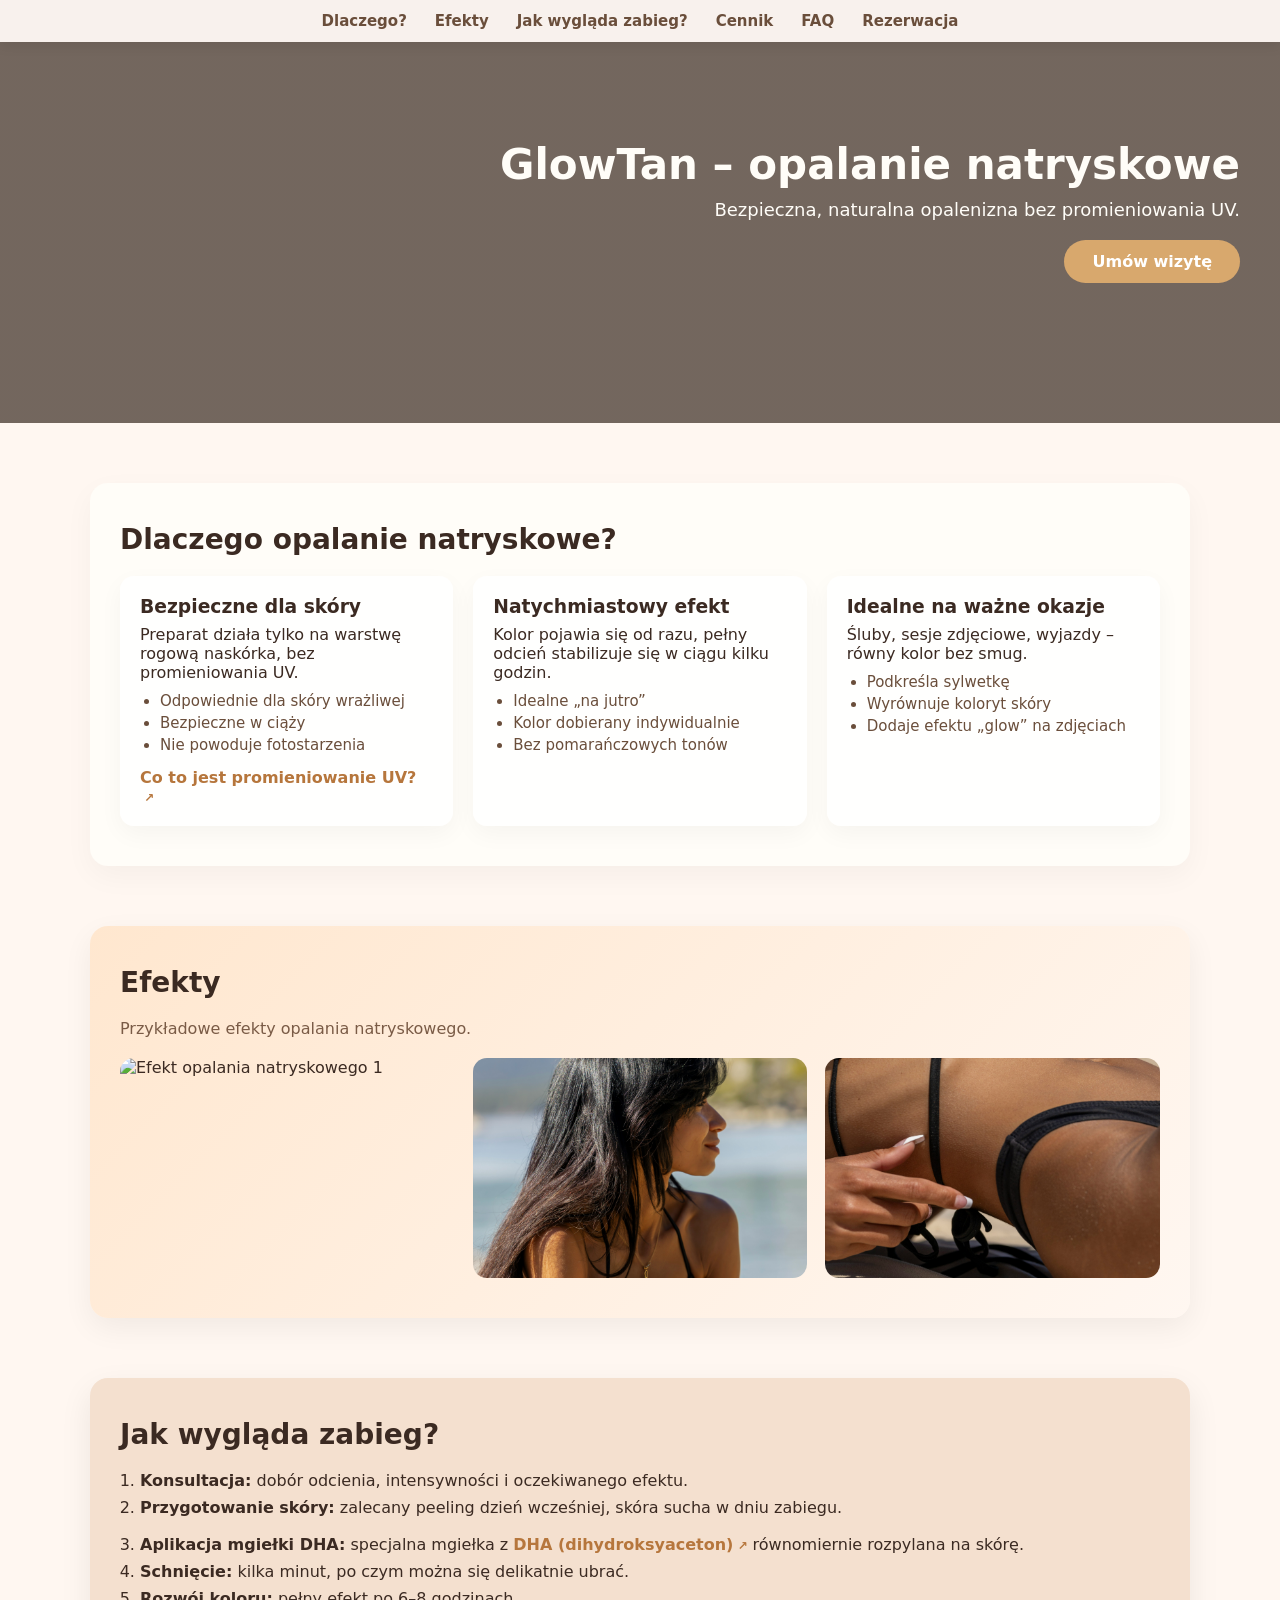
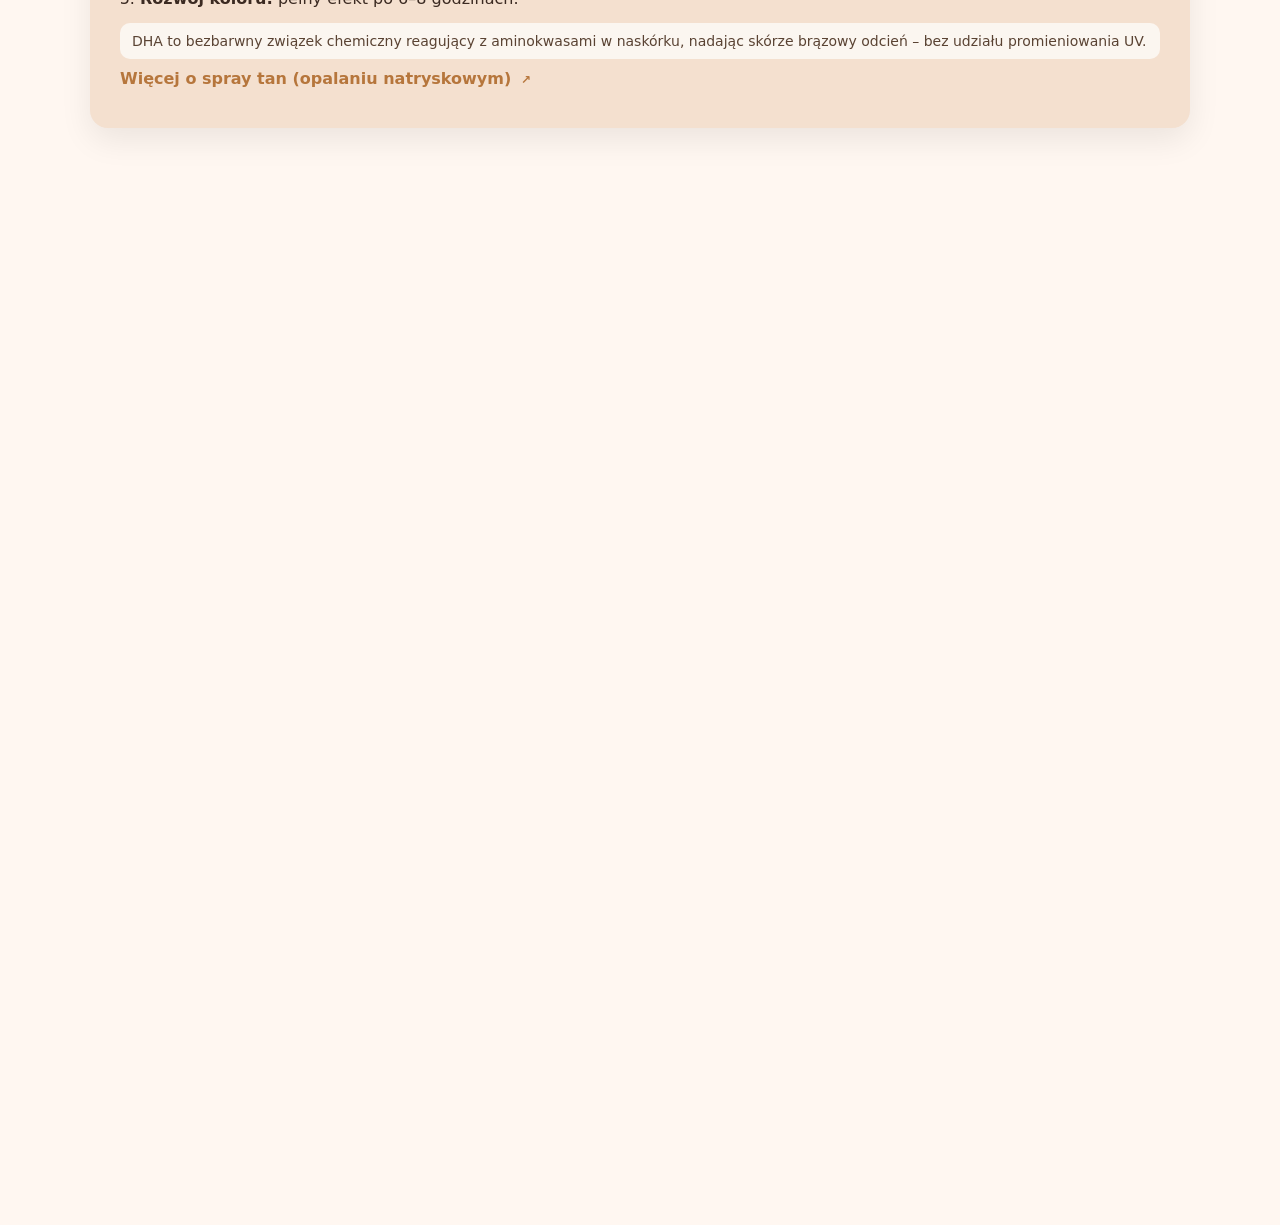
==== OpalanieNatryskowe.html @ 503f8527 "Initial Upload 123" ====
<!DOCTYPE html>
<html lang="pl">
<head>
    <meta charset="UTF-8">
    <title>Opalanie Natryskowe – GlowTan</title>
    <link rel="stylesheet" href="styl.css">
</head>
<body>

<article id="top-nav" class="nav-visible">
    <nav>
        <a href="#dlaczego">Dlaczego?</a>
        <a href="#galeria">Efekty</a>
        <a href="#zabieg">Jak wygląda zabieg?</a>
        <a href="#cennik">Cennik</a>
        <a href="#faq">FAQ</a>
        <a href="#rezerwacja">Rezerwacja</a>
    </nav>
</article>

<header class="hero">
    <div class="hero-inner">
        <h1>GlowTan – opalanie natryskowe</h1>
        <p>Bezpieczna, naturalna opalenizna bez promieniowania UV.</p>
        <a href="#rezerwacja" class="hero-btn">Umów wizytę</a>
    </div>
</header>

<main>

<section id="dlaczego" class="section panel-soft">
    <h2>Dlaczego opalanie natryskowe?</h2>
    <div class="icons">
        <div class="panel-card">
            <h3>Bezpieczne dla skóry</h3>
            <p>Preparat działa tylko na warstwę rogową naskórka, bez promieniowania UV.</p>
            <ul class="extra-list">
                <li>Odpowiednie dla skóry wrażliwej</li>
                <li>Bezpieczne w ciąży</li>
                <li>Nie powoduje fotostarzenia</li>
            </ul>
            <a class="ref-link" href="https://pl.wikipedia.org/wiki/Promieniowanie_UV" target="_blank">
                Co to jest promieniowanie UV?
            </a>
        </div>

        <div class="panel-card">
            <h3>Natychmiastowy efekt</h3>
            <p>Kolor pojawia się od razu, pełny odcień stabilizuje się w ciągu kilku godzin.</p>
            <ul class="extra-list">
                <li>Idealne „na jutro”</li>
                <li>Kolor dobierany indywidualnie</li>
                <li>Bez pomarańczowych tonów</li>
            </ul>
        </div>

        <div class="panel-card">
            <h3>Idealne na ważne okazje</h3>
            <p>Śluby, sesje zdjęciowe, wyjazdy – równy kolor bez smug.</p>
            <ul class="extra-list">
                <li>Podkreśla sylwetkę</li>
                <li>Wyrównuje koloryt skóry</li>
                <li>Dodaje efektu „glow” na zdjęciach</li>
            </ul>
        </div>
    </div>
</section>

<section id="galeria" class="section panel-gradient">
    <h2>Efekty</h2>
    <p class="section-subtitle">Przykładowe efekty opalania natryskowego.</p>
    <div class="gallery">
        <img src="OPNA1.jpg" alt="Efekt opalania natryskowego 1">
        <img src="OPNA2.jpg" alt="Efekt opalania natryskowego 2">
        <img src="OPNA3.jpg" alt="Efekt opalania natryskowego 3">
    </div>
</section>

<section id="zabieg" class="section panel-strong">
    <h2>Jak wygląda zabieg?</h2>
    <div class="panel-content">
        <ol class="steps-list">
            <li><strong>Konsultacja:</strong> dobór odcienia, intensywności i oczekiwanego efektu.</li>
            <li><strong>Przygotowanie skóry:</strong> zalecany peeling dzień wcześniej, skóra sucha w dniu zabiegu.</li>
            <li><strong>Aplikacja mgiełki DHA:</strong> specjalna mgiełka z <a class="ref-link-inline" href="https://pl.wikipedia.org/wiki/Dihydroksyaceton" target="_blank">DHA (dihydroksyaceton)</a> równomiernie rozpylana na skórę.</li>
            <li><strong>Schnięcie:</strong> kilka minut, po czym można się delikatnie ubrać.</li>
            <li><strong>Rozwój koloru:</strong> pełny efekt po 6–8 godzinach.</li>
        </ol>
        <p class="info-note">
            DHA to bezbarwny związek chemiczny reagujący z aminokwasami w naskórku, nadając skórze brązowy odcień – bez udziału promieniowania UV.
        </p>
        <a class="ref-link" href="https://en.wikipedia.org/wiki/Spray_tan" target="_blank">
            Więcej o spray tan (opalaniu natryskowym)
        </a>
    </div>
</section>

<section id="cennik" class="section panel-soft">
    <h2>Cennik</h2>
    <div class="price-table">
        <div class="price-item">
            <h3>Całe ciało</h3>
            <p class="price">120 zł</p>
            <p>Idealne przed ważnymi wydarzeniami.</p>
        </div>
        <div class="price-item">
            <h3>Połówka ciała</h3>
            <p class="price">80 zł</p>
            <p>Góra lub dół – w zależności od potrzeb.</p>
        </div>
        <div class="price-item">
            <h3>Pakiet ślubny</h3>
            <p class="price">200 zł</p>
            <p>Próba + zabieg przed ślubem.</p>
        </div>
    </div>
</section>

<section id="faq" class="section panel-gradient">
    <h2>FAQ</h2>
    <div class="faq-list">
        <div class="faq-item">
            <h3>Jak długo utrzymuje się efekt?</h3>
            <p>Najczęściej 7–10 dni, w zależności od pielęgnacji skóry.</p>
        </div>
        <div class="faq-item">
            <h3>Czy opalanie natryskowe jest bezpieczne?</h3>
            <p>Tak, ponieważ nie wykorzystuje promieniowania UV. Preparaty z DHA są szeroko stosowane w kosmetyce.</p>
            <a class="ref-link" href="https://pl.wikipedia.org/wiki/Samoopalacz" target="_blank">
                Przeczytaj więcej o samoopalaczach
            </a>
        </div>
        <div class="faq-item">
            <h3>Czy mogę iść na siłownię po zabiegu?</h3>
            <p>Zaleca się unikanie intensywnego pocenia przez pierwsze godziny po zabiegu.</p>
        </div>
    </div>
</section>

<section id="rezerwacja" class="section panel-strong">
    <h2>Rezerwacja</h2>
    <div class="booksy-box">
        <p>Chcesz umówić wizytę szybko i wygodnie?</p>
        <p><strong>Rezerwuj przez Booksy!</strong></p>
        <a href="https://booksy.com" target="_blank" class="booksy-btn">Przejdź do Booksy</a>
    </div>
</section>

</main>

<script src="script.js"></script>
</body>
</html>
---- styl.css ----
* {
    box-sizing: border-box;
    margin: 0;
    padding: 0;
    font-family: system-ui, -apple-system, BlinkMacSystemFont, "Segoe UI", sans-serif;
}

body {
    background: #fff7f1;
    color: #3b2a22;
}

/* HERO */

.hero {
    background:
        linear-gradient(rgba(40, 25, 15, 0.65), rgba(40, 25, 15, 0.65)),
        url('hero.jpg') center/cover no-repeat;
    padding: 140px 40px;
    color: #fffdf8;
}

.hero-inner {
    max-width: 900px;
    margin-left: auto;
    text-align: right;
}

.hero h1 {
    font-size: 42px;
    margin-bottom: 10px;
}

.hero p {
    font-size: 18px;
    margin-bottom: 20px;
}

.hero-btn {
    display: inline-block;
    padding: 12px 28px;
    background: #d8a86d;
    color: white;
    text-decoration: none;
    border-radius: 999px;
    font-weight: 600;
}

/* TOP NAV */

#top-nav {
    position: fixed;
    top: 0;
    left: 0;
    width: 100%;
    background: rgba(255, 249, 245, 0.95);
    backdrop-filter: blur(6px);
    padding: 12px 0;
    box-shadow: 0 4px 12px rgba(0,0,0,0.08);
    z-index: 9999;
    transition: transform 0.4s ease, opacity 0.4s ease;
}

#top-nav nav {
    display: flex;
    justify-content: center;
    gap: 28px;
}

#top-nav nav a {
    text-decoration: none;
    color: #6a4e3b;
    font-weight: 600;
    font-size: 15px;
}

.nav-visible {
    transform: translateY(0);
    opacity: 1;
}

.nav-hidden {
    transform: translateY(-100%);
    opacity: 0;
}

/* SEKCJE */

.section {
    max-width: 1100px;
    margin: 60px auto;
    padding: 40px 30px;
}

.section h2 {
    font-size: 28px;
    margin-bottom: 20px;
}

.section-subtitle {
    margin-bottom: 20px;
    color: #7a5b46;
}

/* PANELE */

.panel-soft {
    background: #fffdf8;
    border-radius: 18px;
    box-shadow: 0 10px 30px rgba(0,0,0,0.04);
}

.panel-gradient {
    background: linear-gradient(135deg, #ffe7cf, #fff7f1);
    border-radius: 18px;
    box-shadow: 0 10px 30px rgba(0,0,0,0.06);
}

.panel-strong {
    background: #f4e0cf;
    border-radius: 18px;
    box-shadow: 0 12px 32px rgba(0,0,0,0.08);
}

.panel-content {
    margin-top: 10px;
}

/* IKONY / KARTY */

.icons {
    display: grid;
    grid-template-columns: repeat(auto-fit, minmax(260px, 1fr));
    gap: 20px;
}

.panel-card {
    background: rgba(255, 255, 255, 0.9);
    border-radius: 14px;
    padding: 20px;
    box-shadow: 0 8px 24px rgba(0,0,0,0.04);
}

.panel-card h3 {
    margin-bottom: 8px;
}

/* LISTY */

.extra-list {
    margin-top: 10px;
    padding-left: 20px;
    list-style: disc;
    color: #6a4e3b;
    font-size: 15px;
}

.extra-list li {
    margin-bottom: 4px;
}

.steps-list {
    list-style: decimal;
    padding-left: 20px;
    margin-bottom: 15px;
}

.steps-list li {
    margin-bottom: 8px;
}

/* INFO NOTE */

.info-note {
    margin-top: 10px;
    font-size: 14px;
    color: #5a4333;
    background: rgba(255, 255, 255, 0.7);
    padding: 10px 12px;
    border-radius: 10px;
}

/* REF LINKI */

.ref-link,
.ref-link-inline {
    display: inline-block;
    margin-top: 10px;
    color: #b6763c;
    text-decoration: none;
    font-weight: 600;
    position: relative;
}

.ref-link::after,
.ref-link-inline::after {
    content: "↗";
    margin-left: 4px;
    font-size: 12px;
}

.ref-link:hover,
.ref-link-inline:hover {
    color: #8f5629;
    text-decoration: underline;
}

/* GALERIA */

.gallery {
    display: grid;
    grid-template-columns: repeat(auto-fit, minmax(260px, 1fr));
    gap: 18px;
}

.gallery img {
    width: 100%;
    height: 220px;
    object-fit: cover;
    object-position: center;
    border-radius: 14px;
    opacity: 0;
    transform: translateY(40px);
    transition: opacity 0.8s ease, transform 0.8s ease;
}

.gallery img.visible {
    opacity: 1;
    transform: translateY(0);
}

.gallery img:hover {
    transform: translateY(-4px);
    box-shadow: 0 10px 25px rgba(0,0,0,0.18);
}

/* CENNIK */

.price-table {
    display: grid;
    grid-template-columns: repeat(auto-fit, minmax(260px, 1fr));
    gap: 20px;
}

.price-item {
    background: rgba(255, 255, 255, 0.9);
    border-radius: 14px;
    padding: 18px;
    box-shadow: 0 8px 24px rgba(0,0,0,0.04);
}

.price-item h3 {
    margin-bottom: 6px;
}

.price {
    font-size: 22px;
    font-weight: 700;
    color: #b6763c;
    margin-bottom: 6px;
}

/* FAQ */

.faq-list {
    display: grid;
    grid-template-columns: repeat(auto-fit, minmax(260px, 1fr));
    gap: 18px;
}

.faq-item {
    background: rgba(255, 255, 255, 0.9);
    border-radius: 14px;
    padding: 18px;
    box-shadow: 0 8px 24px rgba(0,0,0,0.04);
}

.faq-item h3 {
    margin-bottom: 6px;
}

/* BOOKSY */

.booksy-box {
    background: rgba(255, 255, 255, 0.9);
    border-radius: 14px;
    padding: 24px;
    text-align: center;
    box-shadow: 0 10px 28px rgba(0,0,0,0.06);
}

.booksy-btn {
    display: inline-block;
    margin-top: 12px;
    background: #d8a86d;
    padding: 10px 24px;
    color: white;
    text-decoration: none;
    border-radius: 999px;
    font-weight: 600;
}

/* ANIMACJE SEKCJI */

.section {
    opacity: 0;
    transform: translateY(40px);
    transition: opacity 0.6s ease, transform 0.6s ease;
}

.section.visible {
    opacity: 1;
    transform: translateY(0);
}
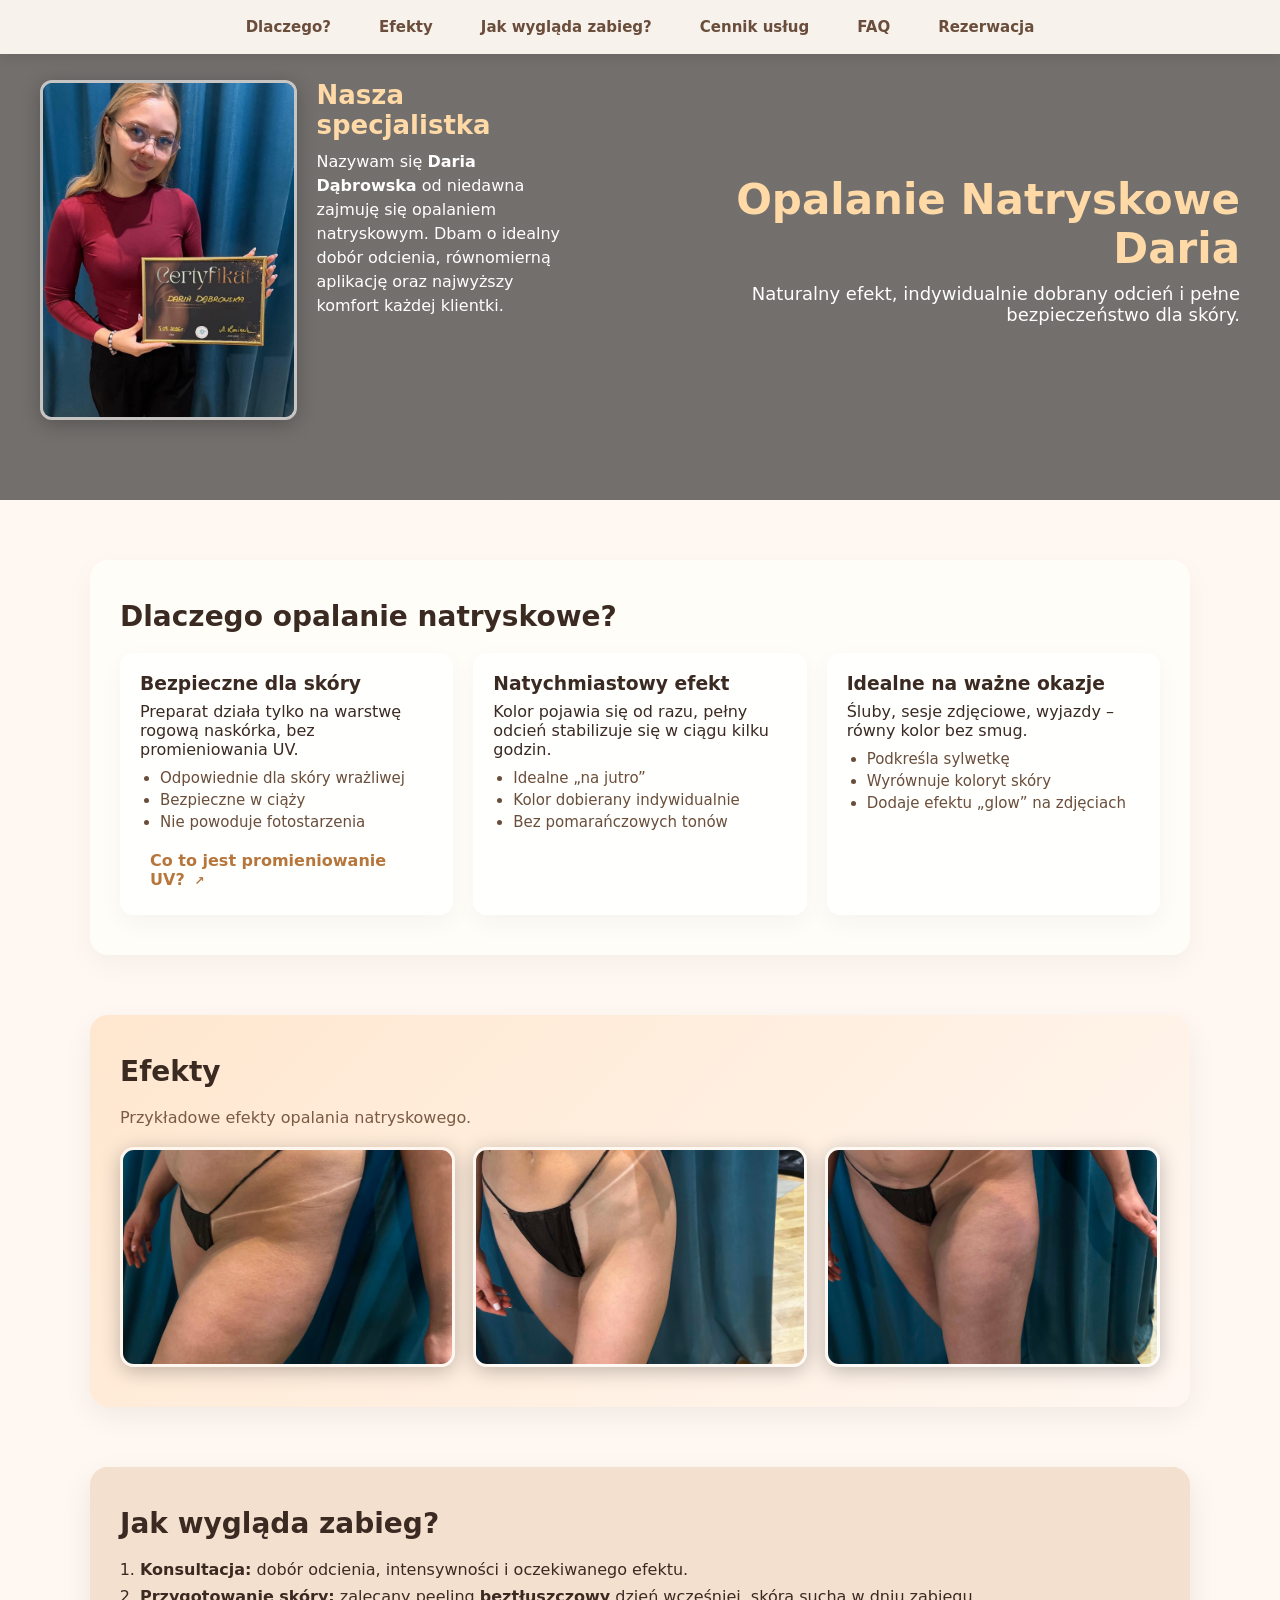
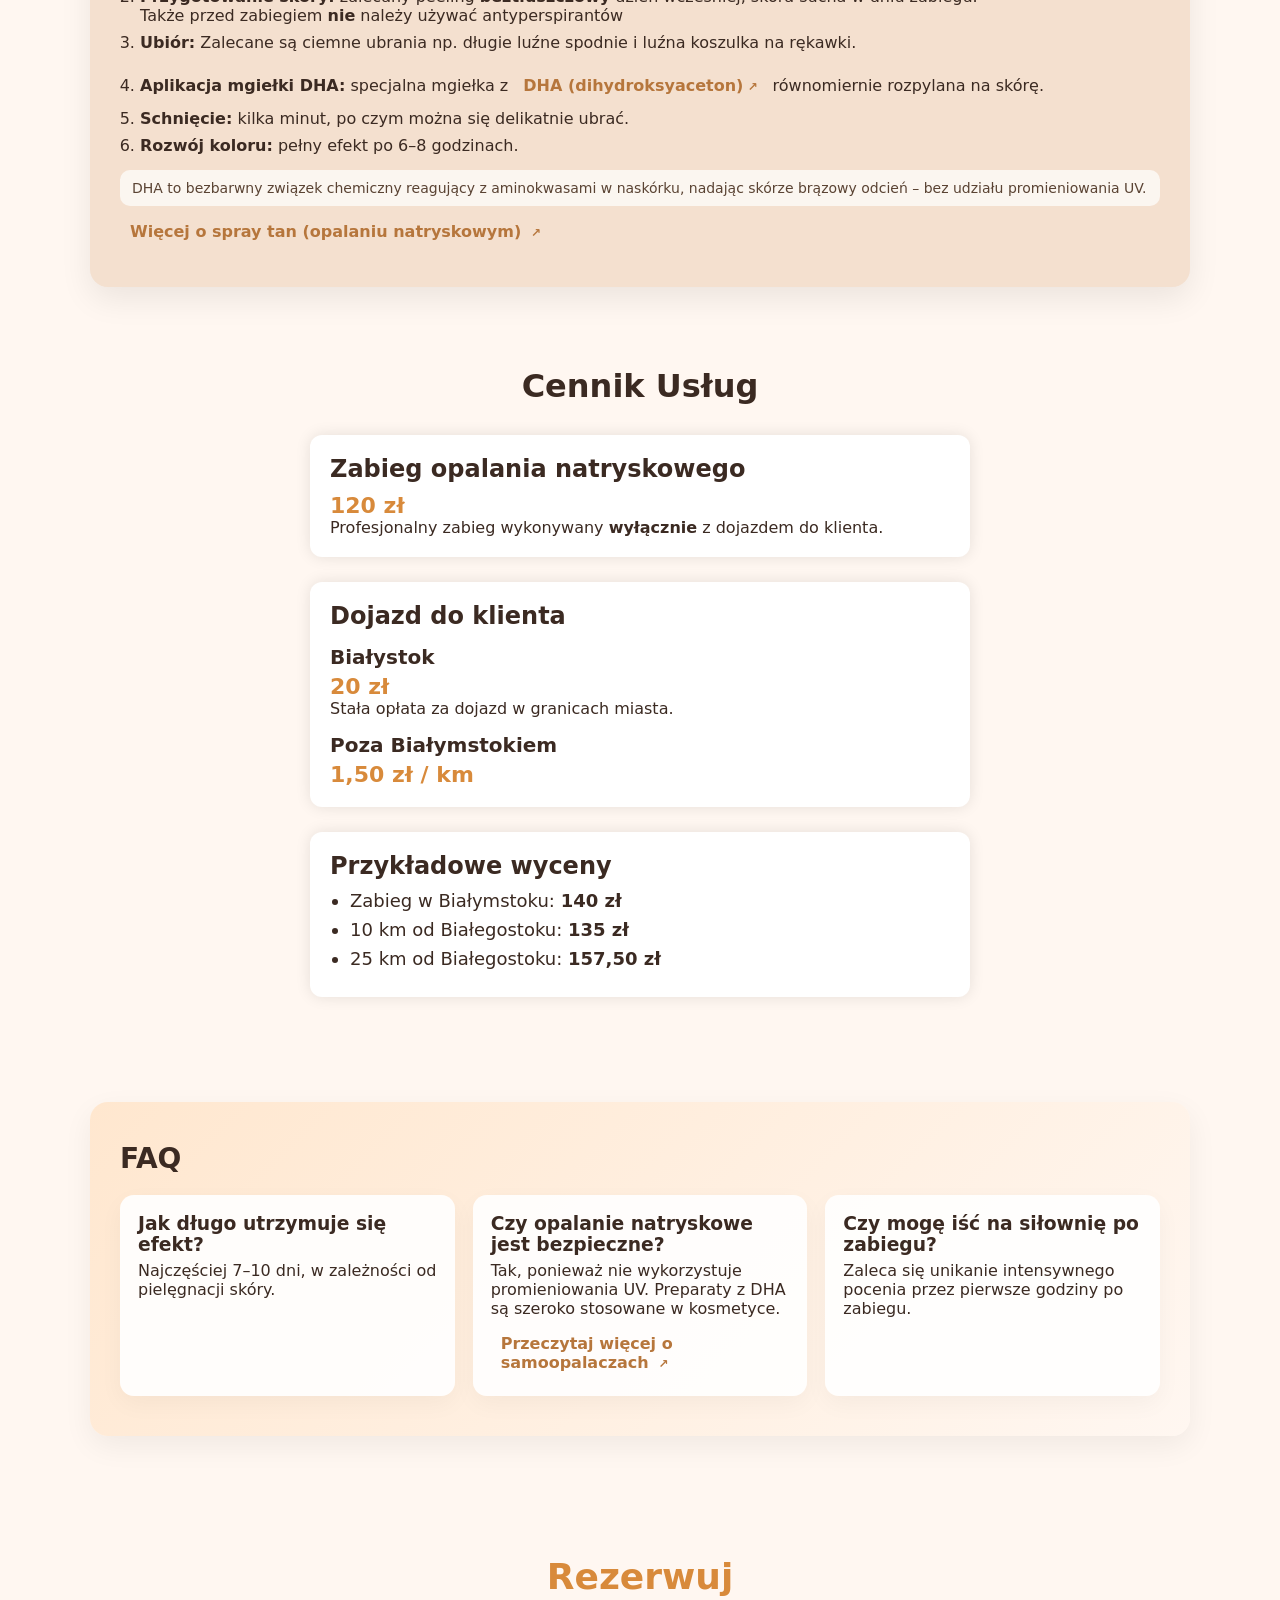
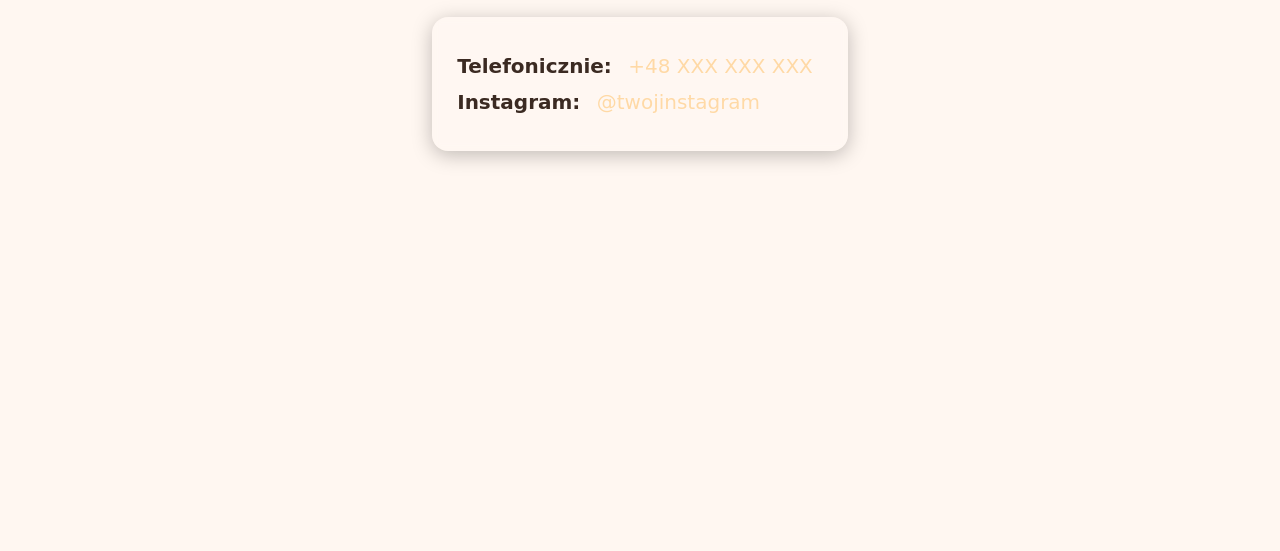
==== commit a080747d: "update zmiana zdjęc, i wsyzstkiego" ====
--- a/OpalanieNatryskowe.html
+++ b/OpalanieNatryskowe.html
@@ -12,19 +12,35 @@
         <a href="#dlaczego">Dlaczego?</a>
         <a href="#galeria">Efekty</a>
         <a href="#zabieg">Jak wygląda zabieg?</a>
-        <a href="#cennik">Cennik</a>
+        <a href="#cennik">Cennik usług</a>
         <a href="#faq">FAQ</a>
         <a href="#rezerwacja">Rezerwacja</a>
     </nav>
 </article>
 
 <header class="hero">
-    <div class="hero-inner">
-        <h1>GlowTan – opalanie natryskowe</h1>
-        <p>Bezpieczna, naturalna opalenizna bez promieniowania UV.</p>
-        <a href="#rezerwacja" class="hero-btn">Umów wizytę</a>
+
+    <div class="hero-left">
+        <img src="spec1.jpg" alt="Specjalistka Daria" class="spec-img" onclick="openImg(this.src)">
+
+
+
+        <div class="spec-desc">
+            <h2>Nasza specjalistka</h2>
+            <p>
+                Nazywam się <strong>Daria Dąbrowska</strong> od niedawna zajmuję się opalaniem natryskowym. Dbam o idealny dobór odcienia, równomierną aplikację
+                oraz najwyższy komfort każdej klientki.
+            </p>
+        </div>
     </div>
+
+    <div class="hero-right">
+        <h1>Opalanie Natryskowe Daria</h1>
+        <p>Naturalny efekt, indywidualnie dobrany odcień i pełne bezpieczeństwo dla skóry.</p>
+    </div>
+
 </header>
+
 
 <main>
 
@@ -70,9 +86,9 @@
     <h2>Efekty</h2>
     <p class="section-subtitle">Przykładowe efekty opalania natryskowego.</p>
     <div class="gallery">
-        <img src="OPNA1.jpg" alt="Efekt opalania natryskowego 1">
-        <img src="OPNA2.jpg" alt="Efekt opalania natryskowego 2">
-        <img src="OPNA3.jpg" alt="Efekt opalania natryskowego 3">
+        <img src="DA1.jpg" alt="Efekt opalania natryskowego 1" class="spec-img" onclick="openImg(this.src)">
+        <img src="DA2.jpg" alt="Efekt opalania natryskowego 2" class="spec-img" onclick="openImg(this.src)">
+        <img src="DA3.jpg" alt="Efekt opalania natryskowego 3" class="spec-img" onclick="openImg(this.src)">
     </div>
 </section>
 
@@ -81,7 +97,8 @@
     <div class="panel-content">
         <ol class="steps-list">
             <li><strong>Konsultacja:</strong> dobór odcienia, intensywności i oczekiwanego efektu.</li>
-            <li><strong>Przygotowanie skóry:</strong> zalecany peeling dzień wcześniej, skóra sucha w dniu zabiegu.</li>
+            <li><strong>Przygotowanie skóry:</strong> zalecany peeling <strong>beztłuszczowy</strong> dzień wcześniej, skóra sucha w dniu zabiegu.<br> Także przed zabiegiem <strong>nie</strong> należy używać antyperspirantów</li>
+            <li><strong>Ubiór:</strong> Zalecane są ciemne ubrania np. długie luźne spodnie i luźna koszulka na rękawki.</li>
             <li><strong>Aplikacja mgiełki DHA:</strong> specjalna mgiełka z <a class="ref-link-inline" href="https://pl.wikipedia.org/wiki/Dihydroksyaceton" target="_blank">DHA (dihydroksyaceton)</a> równomiernie rozpylana na skórę.</li>
             <li><strong>Schnięcie:</strong> kilka minut, po czym można się delikatnie ubrać.</li>
             <li><strong>Rozwój koloru:</strong> pełny efekt po 6–8 godzinach.</li>
@@ -95,24 +112,33 @@
     </div>
 </section>
 
-<section id="cennik" class="section panel-soft">
-    <h2>Cennik</h2>
-    <div class="price-table">
-        <div class="price-item">
-            <h3>Całe ciało</h3>
-            <p class="price">120 zł</p>
-            <p>Idealne przed ważnymi wydarzeniami.</p>
-        </div>
-        <div class="price-item">
-            <h3>Połówka ciała</h3>
-            <p class="price">80 zł</p>
-            <p>Góra lub dół – w zależności od potrzeb.</p>
-        </div>
-        <div class="price-item">
-            <h3>Pakiet ślubny</h3>
-            <p class="price">200 zł</p>
-            <p>Próba + zabieg przed ślubem.</p>
-        </div>
+<section class="cennik">
+    <h2>Cennik Usług</h2>
+
+    <div class="cennik-box">
+        <h3>Zabieg opalania natryskowego</h3>
+        <p class="cena">120 zł</p>
+        <p>Profesjonalny zabieg wykonywany <Strong>wyłącznie</Strong> z dojazdem do klienta.</p>
+    </div>
+
+    <div class="cennik-box">
+        <h3>Dojazd do klienta</h3>
+
+        <h4>Białystok</h4>
+        <p class="cena">20 zł</p>
+        <p>Stała opłata za dojazd w granicach miasta.</p>
+
+        <h4>Poza Białymstokiem</h4>
+        <p class="cena">1,50 zł / km</p>
+    </div>
+
+    <div class="cennik-box">
+        <h3>Przykładowe wyceny</h3>
+        <ul>
+            <li>Zabieg w Białymstoku: <strong>140 zł</strong></li>
+            <li>10 km od Białegostoku: <strong>135 zł</strong></li>
+            <li>25 km od Białegostoku: <strong>157,50 zł</strong></li>
+        </ul>
     </div>
 </section>
 
@@ -137,17 +163,22 @@
     </div>
 </section>
 
-<section id="rezerwacja" class="section panel-strong">
-    <h2>Rezerwacja</h2>
-    <div class="booksy-box">
-        <p>Chcesz umówić wizytę szybko i wygodnie?</p>
-        <p><strong>Rezerwuj przez Booksy!</strong></p>
-        <a href="https://booksy.com" target="_blank" class="booksy-btn">Przejdź do Booksy</a>
+<section id="rezerwacja" class="rezerwacja">
+    <h2>Rezerwuj</h2>
+
+    <div class="rezerwacja-box">
+        <ul>
+            <li><strong>Telefonicznie:</strong> <a href="tel:+48XXXXXXXXX">+48 XXX XXX XXX</a></li>
+            <li><strong>Instagram:</strong> <a href="https://instagram.com/twojinstagram" target="_blank">@twojinstagram</a></li>
+        </ul>
     </div>
 </section>
 
+
 </main>
-
+<div id="imgModal" class="img-modal" onclick="closeImg()">
+    <img id="imgModalContent">
+</div>
 <script src="script.js"></script>
 </body>
 </html>
--- a/styl.css
+++ b/styl.css
@@ -10,41 +10,153 @@
     color: #3b2a22;
 }
 
-/* HERO */
-
+/*HERO – TŁO I PODSTAWOWY STYL */
 .hero {
-    background:
-        linear-gradient(rgba(40, 25, 15, 0.65), rgba(40, 25, 15, 0.65)),
-        url('hero.jpg') center/cover no-repeat;
-    padding: 140px 40px;
-    color: #fffdf8;
-}
-
-.hero-inner {
-    max-width: 900px;
-    margin-left: auto;
+    background: linear-gradient(
+        rgba(0,0,0,0.55),
+        rgba(0,0,0,0.55)
+    ),
+    url('hero.jpg') center/cover no-repeat;
+    padding: 120px 40px;
+    color: white;
+
+    display: flex;
+    justify-content: space-between;
+    align-items: center;
+    gap: 50px;
+}
+
+/* LEWA STRONA: ZDJĘCIE + OPIS SPECJALISTKI*/
+.hero-left {
+    display: flex;
+    align-items: flex-start;
+    gap: 20px;
+    max-width: 45%;
+}
+
+/* Zdjęcie specjalistki — kwadratowe*/
+.spec-img {
+    width: 340px;
+    height: 340px;
+    object-fit: cover;
+    border-radius: 12px;
+    box-shadow: 0 4px 20px rgba(0,0,0,0.25);
+    border: 3px solid rgba(255,255,255,0.6);
+}
+
+/* Opis specjalistki */
+.spec-desc h2 {
+    margin: 0 0 10px;
+    font-size: 26px;
+    color: #ffd9a6;
+}
+
+.spec-desc p {
+    font-size: 16px;
+    line-height: 1.5;
+}
+
+/*PRAWA STRONA: OPALANIE NATRYSKOWE*/
+.hero-right {
+    max-width: 45%;
     text-align: right;
 }
 
-.hero h1 {
+.hero-right h1 {
     font-size: 42px;
     margin-bottom: 10px;
-}
-
-.hero p {
+    color: #ffd9a6;
+}
+
+.hero-right p {
     font-size: 18px;
-    margin-bottom: 20px;
-}
-
-.hero-btn {
-    display: inline-block;
-    padding: 12px 28px;
-    background: #d8a86d;
+}
+
+/* ===== RESPONSYWNOŚĆ ===== */
+@media (max-width: 900px) {
+    .hero {
+        flex-direction: column;
+        text-align: center;
+    }
+
+    .hero-left,
+    .hero-right {
+        max-width: 100%;
+        text-align: center;
+        justify-content: center;
+    }
+
+    .hero-left {
+        flex-direction: column;
+        align-items: center;
+    }
+}
+
+/* Ustawienie dwóch bloków obok siebie */
+.hero {
+    display: flex;
+    justify-content: space-between;
+    align-items: center;
+    gap: 50px;
+    padding: 80px 40px;
     color: white;
-    text-decoration: none;
-    border-radius: 999px;
-    font-weight: 600;
-}
+}
+
+/* Lewy blok – Twój obecny tekst */
+.hero-content {
+    max-width: 50%;
+}
+
+/* Prawy blok – zdjęcie + opis */
+.hero-specialist {
+    display: flex;
+    align-items: center;
+    gap: 20px;
+    background: rgba(255,255,255,0.15);
+    padding: 20px;
+    border-radius: 16px;
+    backdrop-filter: blur(4px);
+    box-shadow: 0 4px 20px rgba(0,0,0,0.25);
+}
+
+/* Zdjęcie specjalistki */
+.hero-specialist img {
+    width: 160px;
+    height: 160px;
+    object-fit: cover;
+    border-radius: 50%;
+    border: 3px solid rgba(255,255,255,0.6);
+}
+
+/* Opis specjalistki */
+.hero-desc h2 {
+    margin: 0 0 10px;
+    font-size: 24px;
+    color: #ffd9a6;
+}
+
+.hero-desc p {
+    font-size: 16px;
+    line-height: 1.5;
+}
+
+/* Responsywność */
+@media (max-width: 900px) {
+    .hero {
+        flex-direction: column;
+        text-align: center;
+    }
+
+    .hero-content,
+    .hero-specialist {
+        max-width: 100%;
+    }
+
+    .hero-specialist {
+        flex-direction: column;
+    }
+}
+
 
 /* TOP NAV */
 
@@ -279,25 +391,47 @@
     margin-bottom: 6px;
 }
 
-/* BOOKSY */
-
-.booksy-box {
-    background: rgba(255, 255, 255, 0.9);
-    border-radius: 14px;
-    padding: 24px;
+/* rezerwacja */
+
+.rezerwacja {
+    padding: 60px 40px;
     text-align: center;
-    box-shadow: 0 10px 28px rgba(0,0,0,0.06);
-}
-
-.booksy-btn {
+}
+
+.rezerwacja h2 {
+    font-size: 36px;
+    color: #d88a3b; /* Twój złoto-brązowy kolor */
+    margin-bottom: 20px;
+}
+
+.rezerwacja-box {
+    background: rgba(255,255,255,0.1);
+    padding: 25px;
+    border-radius: 16px;
+    backdrop-filter: blur(4px);
     display: inline-block;
-    margin-top: 12px;
-    background: #d8a86d;
-    padding: 10px 24px;
-    color: white;
+    text-align: left;
+    box-shadow: 0 4px 20px rgba(0,0,0,0.25);
+}
+
+.rezerwacja-box ul {
+    list-style: none;
+    padding: 0;
+    margin: 0;
+}
+
+.rezerwacja-box li {
+    font-size: 20px;
+    margin: 12px 0;
+}
+
+.rezerwacja-box a {
+    color: #ffd9a6; /* pastelowe złoto jak „Twoja specjalistka” */
     text-decoration: none;
-    border-radius: 999px;
-    font-weight: 600;
+}
+
+.rezerwacja-box a:hover {
+    text-decoration: underline;
 }
 
 /* ANIMACJE SEKCJI */
@@ -312,3 +446,95 @@
     opacity: 1;
     transform: translateY(0);
 }
+.cennik {
+    max-width: 700px;
+    margin: 40px auto;
+    padding: 20px;
+    font-family: Arial, sans-serif;
+}
+
+.cennik h2 {
+    text-align: center;
+    margin-bottom: 30px;
+    font-size: 32px;
+}
+
+.cennik-box {
+    background: #fff;
+    padding: 20px;
+    margin-bottom: 25px;
+    border-radius: 12px;
+    box-shadow: 0 0 15px rgba(0,0,0,0.1);
+}
+
+.cennik-box h3 {
+    margin-bottom: 10px;
+    font-size: 24px;
+}
+
+.cennik-box h4 {
+    margin-top: 15px;
+    margin-bottom: 5px;
+    font-size: 20px;
+}
+
+.cena {
+    font-size: 22px;
+    font-weight: bold;
+    color: #d88a3b;
+}
+
+.cennik-box ul {
+    margin-top: 10px;
+    padding-left: 20px;
+}
+
+.cennik-box ul li {
+    margin-bottom: 8px;
+    font-size: 18px;
+}
+a {
+    color: #d88a3b; /* Twój kolor przewodni */
+    text-decoration: none;
+    padding: 6px 10px;
+    border-radius: 8px;
+    transition: all 0.25s ease;
+}
+
+a:hover {
+    background: rgba(216, 138, 59, 0.15); /* delikatne złote podświetlenie */
+    color: #000; /* lekka zmiana koloru tekstu */
+    box-shadow: 0 3px 10px rgba(0,0,0,0.15); /* miękki cień */
+    transform: translateY(-2px); /* subtelne uniesienie */
+}
+/* Powiększone zdjęcie – modal */
+.img-modal {
+    display: none;
+    position: fixed;
+    z-index: 9999;
+    left: 0;
+    top: 0;
+    width: 100%;
+    height: 100%;
+    background: rgba(0,0,0,0.85);
+    justify-content: center;
+    align-items: center;
+    cursor: zoom-out;
+}
+
+.img-modal img {
+    max-width: 90%;
+    max-height: 90%;
+    border-radius: 12px;
+    box-shadow: 0 0 25px rgba(255,255,255,0.4);
+    animation: zoomIn 0.25s ease;
+}
+
+/* Animacja wejścia */
+@keyframes zoomIn {
+    from { transform: scale(0.7); opacity: 0; }
+    to { transform: scale(1); opacity: 1; }
+}
+#rezerwacja {
+    padding-bottom: 400px; 
+}
